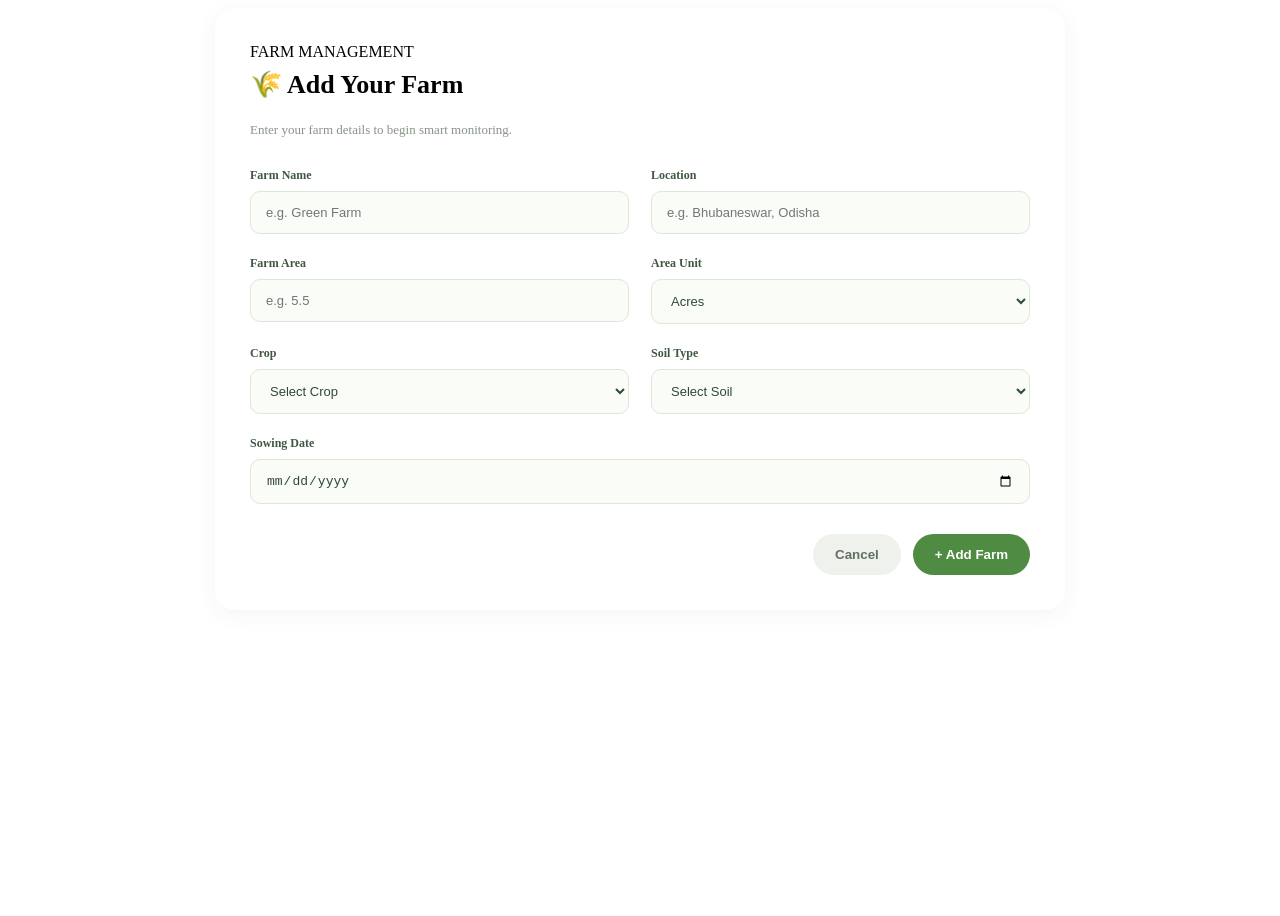
==== add-farm.html @ 49e38680 "Add files via upload" ====
<!DOCTYPE html>
<html lang="en">

<head>

    <meta charset="UTF-8">

    <meta name="viewport"
          content="width=device-width, initial-scale=1.0">

    <title>Add Farm | The Root of Life</title>

    <link rel="stylesheet" href="dashboard.css">

    <style>

        .add-farm-page {
            max-width: 850px;
            margin: auto;
        }

        .form-card {
            background: white;
            border-radius: 20px;
            padding: 35px;
            box-shadow: 0 5px 25px rgba(30,60,40,0.05);
        }

        .form-header {
            margin-bottom: 30px;
        }

        .form-header h2 {
            font-size: 26px;
            margin-top: 8px;
        }

        .form-header p {
            color: #899388;
            font-size: 13px;
            margin-top: 7px;
        }

        .form-grid {
            display: grid;
            grid-template-columns: 1fr 1fr;
            gap: 22px;
        }

        .form-group {
            display: flex;
            flex-direction: column;
        }

        .form-group.full {
            grid-column: 1 / -1;
        }

        .form-group label {
            font-size: 12px;
            font-weight: bold;
            color: #405743;
            margin-bottom: 8px;
        }

        .form-group input,
        .form-group select {
            padding: 13px 15px;
            border: 1px solid #dfe6da;
            border-radius: 10px;
            font-size: 13px;
            outline: none;
            background: #fafcf8;
            color: #304934;
        }

        .form-group input:focus,
        .form-group select:focus {
            border-color: #6d9c47;
            background: white;
        }

        .submit-area {
            margin-top: 30px;
            display: flex;
            justify-content: flex-end;
            gap: 12px;
        }

        .cancel-btn,
        .save-btn {
            border: none;
            padding: 13px 22px;
            border-radius: 25px;
            cursor: pointer;
            font-weight: bold;
        }

        .cancel-btn {
            background: #eef1ec;
            color: #627060;
        }

        .save-btn {
            background: #4f8b42;
            color: white;
        }

        .save-btn:hover {
            background: #386f32;
        }

        .success-message {
            display: none;
            margin-top: 20px;
            padding: 15px;
            background: #edf7e8;
            color: #4d8040;
            border-radius: 10px;
            font-size: 13px;
        }

        @media (max-width: 650px) {

            .form-grid {
                grid-template-columns: 1fr;
            }

            .form-group.full {
                grid-column: auto;
            }

            .form-card {
                padding: 22px;
            }

        }

    </style>

</head>


<body>

    <main class="main-content"
          style="margin-left:0; min-height:100vh;">

        <div class="add-farm-page">

            <div class="form-card">

                <div class="form-header">

                    <span class="section-label">
                        FARM MANAGEMENT
                    </span>

                    <h2>🌾 Add Your Farm</h2>

                    <p>
                        Enter your farm details to begin
                        smart monitoring.
                    </p>

                </div>


                <form id="farmForm">

                    <div class="form-grid">


                        <!-- FARM NAME -->

                        <div class="form-group">

                            <label for="farmName">
                                Farm Name
                            </label>

                            <input
                                type="text"
                                id="farmName"
                                placeholder="e.g. Green Farm"
                                required
                            >

                        </div>


                        <!-- LOCATION -->

                        <div class="form-group">

                            <label for="location">
                                Location
                            </label>

                            <input
                                type="text"
                                id="location"
                                placeholder="e.g. Bhubaneswar, Odisha"
                                required
                            >

                        </div>


                        <!-- FARM AREA -->

                        <div class="form-group">

                            <label for="area">
                                Farm Area
                            </label>

                            <input
                                type="number"
                                id="area"
                                placeholder="e.g. 5.5"
                                min="0"
                                step="0.1"
                                required
                            >

                        </div>


                        <!-- UNIT -->

                        <div class="form-group">

                            <label for="unit">
                                Area Unit
                            </label>

                            <select id="unit">

                                <option value="acres">
                                    Acres
                                </option>

                                <option value="hectares">
                                    Hectares
                                </option>

                            </select>

                        </div>


                        <!-- CROP -->

                        <div class="form-group">

                            <label for="crop">
                                Crop
                            </label>

                            <select id="crop">

                                <option value="">
                                    Select Crop
                                </option>

                                <option value="Rice">
                                    Rice
                                </option>

                                <option value="Wheat">
                                    Wheat
                                </option>

                                <option value="Maize">
                                    Maize
                                </option>

                                <option value="Tomato">
                                    Tomato
                                </option>

                                <option value="Potato">
                                    Potato
                                </option>

                                <option value="Cotton">
                                    Cotton
                                </option>

                            </select>

                        </div>


                        <!-- SOIL -->

                        <div class="form-group">

                            <label for="soil">
                                Soil Type
                            </label>

                            <select id="soil">

                                <option value="">
                                    Select Soil
                                </option>

                                <option value="Loamy">
                                    Loamy
                                </option>

                                <option value="Clay">
                                    Clay
                                </option>

                                <option value="Sandy">
                                    Sandy
                                </option>

                                <option value="Silty">
                                    Silty
                                </option>

                                <option value="Black Soil">
                                    Black Soil
                                </option>

                                <option value="Red Soil">
                                    Red Soil
                                </option>

                            </select>

                        </div>


                        <!-- SOWING DATE -->

                        <div class="form-group full">

                            <label for="sowingDate">
                                Sowing Date
                            </label>

                            <input
                                type="date"
                                id="sowingDate"
                                required
                            >

                        </div>


                    </div>


                    <!-- BUTTONS -->

                    <div class="submit-area">

                        <button
                            type="button"
                            class="cancel-btn"
                            onclick="window.location.href='dashboard.html'">

                            Cancel

                        </button>


                        <button
                            type="submit"
                            class="save-btn">

                            + Add Farm

                        </button>

                    </div>


                    <div
                        class="success-message"
                        id="successMessage">

                        ✅ Farm added successfully!
                        Your farm is ready for smart monitoring.

                    </div>

                </form>

            </div>

        </div>

    </main>


    <script>

        document
            .getElementById("farmForm")
            .addEventListener("submit", function(event) {

                event.preventDefault();

                const farmName =
                    document.getElementById("farmName").value;

                const crop =
                    document.getElementById("crop").value;

                const successMessage =
                    document.getElementById("successMessage");


                successMessage.style.display = "block";


                console.log(
                    "Farm Name:",
                    farmName
                );

                console.log(
                    "Crop:",
                    crop
                );

            });

    </script>

</body>

</html>
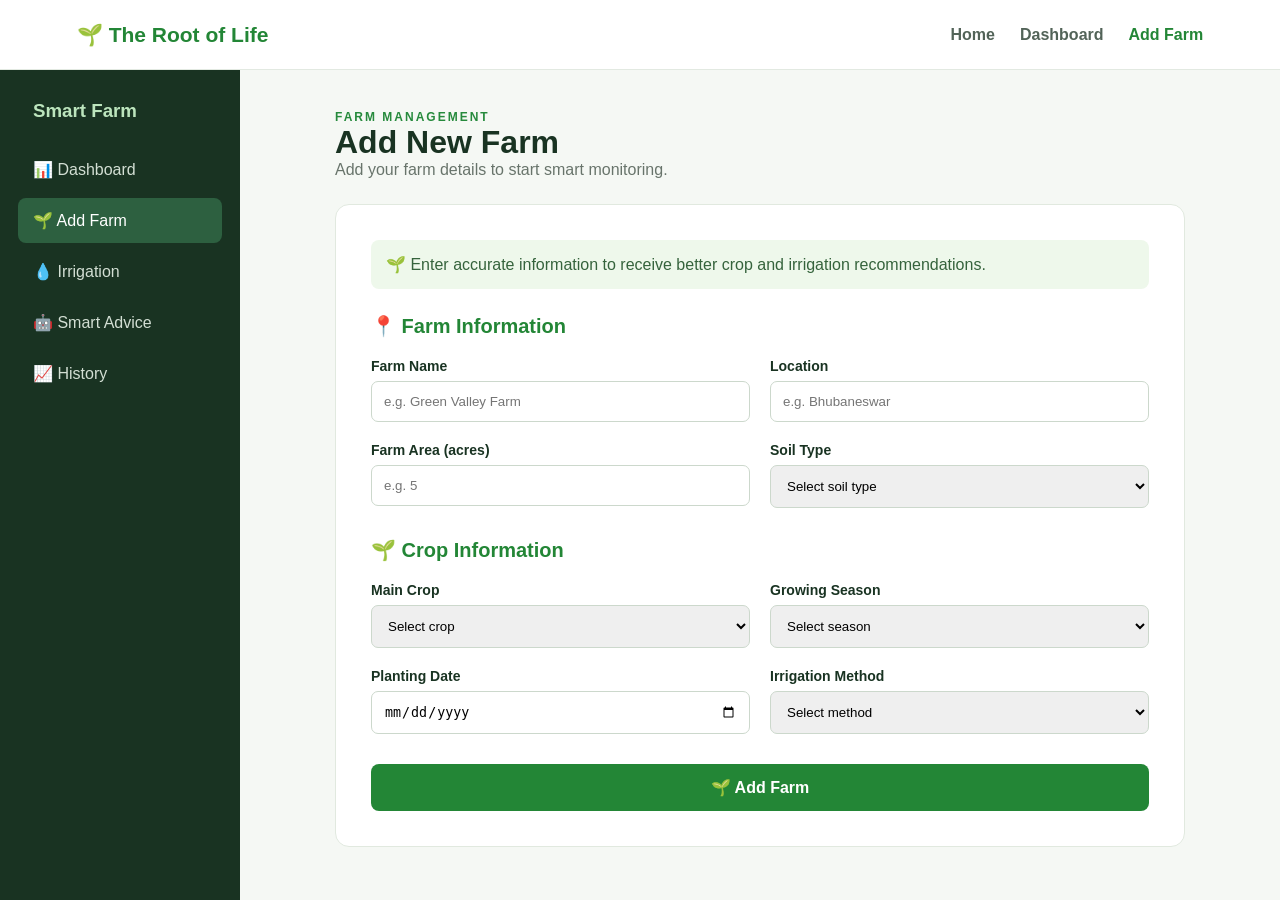
==== commit 474d3e4f: "Frontend-Smart_Agriculture" ====
--- a/add-farm.html
+++ b/add-farm.html
@@ -1,394 +1,236 @@
 <!DOCTYPE html>
 <html lang="en">
-
 <head>
-
     <meta charset="UTF-8">
-
-    <meta name="viewport"
-          content="width=device-width, initial-scale=1.0">
-
+    <meta name="viewport" content="width=device-width, initial-scale=1.0">
     <title>Add Farm | The Root of Life</title>
-
     <link rel="stylesheet" href="dashboard.css">
 
     <style>
-
-        .add-farm-page {
+        .form-container {
             max-width: 850px;
             margin: auto;
         }
 
-        .form-card {
+        .form-box {
             background: white;
-            border-radius: 20px;
             padding: 35px;
-            box-shadow: 0 5px 25px rgba(30,60,40,0.05);
-        }
-
-        .form-header {
+            border-radius: 14px;
+            border: 1px solid #e1e9df;
+        }
+
+        .form-section {
             margin-bottom: 30px;
         }
 
-        .form-header h2 {
-            font-size: 26px;
-            margin-top: 8px;
-        }
-
-        .form-header p {
-            color: #899388;
-            font-size: 13px;
-            margin-top: 7px;
+        .form-section h2 {
+            font-size: 20px;
+            margin-bottom: 20px;
+            color: #238636;
         }
 
         .form-grid {
             display: grid;
             grid-template-columns: 1fr 1fr;
-            gap: 22px;
-        }
-
-        .form-group {
-            display: flex;
-            flex-direction: column;
-        }
-
-        .form-group.full {
-            grid-column: 1 / -1;
-        }
-
-        .form-group label {
-            font-size: 12px;
+            gap: 20px;
+        }
+
+        .input-group label {
+            display: block;
+            margin-bottom: 7px;
             font-weight: bold;
-            color: #405743;
-            margin-bottom: 8px;
-        }
-
-        .form-group input,
-        .form-group select {
-            padding: 13px 15px;
-            border: 1px solid #dfe6da;
-            border-radius: 10px;
-            font-size: 13px;
+            font-size: 14px;
+        }
+
+        .input-group input,
+        .input-group select {
+            width: 100%;
+            padding: 12px;
+            border: 1px solid #ccd8cc;
+            border-radius: 7px;
             outline: none;
-            background: #fafcf8;
-            color: #304934;
-        }
-
-        .form-group input:focus,
-        .form-group select:focus {
-            border-color: #6d9c47;
-            background: white;
-        }
-
-        .submit-area {
-            margin-top: 30px;
-            display: flex;
-            justify-content: flex-end;
-            gap: 12px;
-        }
-
-        .cancel-btn,
-        .save-btn {
+        }
+
+        .input-group input:focus,
+        .input-group select:focus {
+            border-color: #238636;
+        }
+
+        .submit-btn {
+            width: 100%;
             border: none;
-            padding: 13px 22px;
-            border-radius: 25px;
+            background: #238636;
+            color: white;
+            padding: 14px;
+            border-radius: 8px;
+            font-weight: bold;
+            font-size: 16px;
             cursor: pointer;
-            font-weight: bold;
-        }
-
-        .cancel-btn {
-            background: #eef1ec;
-            color: #627060;
-        }
-
-        .save-btn {
-            background: #4f8b42;
-            color: white;
-        }
-
-        .save-btn:hover {
-            background: #386f32;
-        }
-
-        .success-message {
-            display: none;
-            margin-top: 20px;
+        }
+
+        .submit-btn:hover {
+            background: #17672a;
+        }
+
+        .info-box {
+            background: #eef8eb;
             padding: 15px;
-            background: #edf7e8;
-            color: #4d8040;
-            border-radius: 10px;
-            font-size: 13px;
-        }
-
-        @media (max-width: 650px) {
-
+            border-radius: 8px;
+            margin-bottom: 25px;
+            color: #35633c;
+        }
+
+        @media(max-width:600px) {
             .form-grid {
                 grid-template-columns: 1fr;
             }
 
-            .form-group.full {
-                grid-column: auto;
+            .form-box {
+                padding: 20px;
             }
-
-            .form-card {
-                padding: 22px;
-            }
-
-        }
-
+        }
     </style>
-
 </head>
 
-
 <body>
 
-    <main class="main-content"
-          style="margin-left:0; min-height:100vh;">
-
-        <div class="add-farm-page">
-
-            <div class="form-card">
-
-                <div class="form-header">
-
-                    <span class="section-label">
-                        FARM MANAGEMENT
-                    </span>
-
-                    <h2>🌾 Add Your Farm</h2>
-
-                    <p>
-                        Enter your farm details to begin
-                        smart monitoring.
-                    </p>
-
+<header class="topbar">
+    <div class="logo">🌱 The Root of Life</div>
+
+    <nav>
+        <a href="index.html">Home</a>
+        <a href="dashboard.html">Dashboard</a>
+        <a href="add-farm.html" class="active">Add Farm</a>
+    </nav>
+</header>
+
+<div class="dashboard-layout">
+
+    <aside class="sidebar">
+        <h3>Smart Farm</h3>
+
+        <a href="dashboard.html">📊 Dashboard</a>
+        <a href="add-farm.html" class="side-active">🌱 Add Farm</a>
+        <a href="irrigation.html">💧 Irrigation</a>
+        <a href="smart-advice.html">🤖 Smart Advice</a>
+        <a href="history.html">📈 History</a>
+    </aside>
+
+    <main class="main-content">
+
+        <div class="form-container">
+
+            <p class="small-title">FARM MANAGEMENT</p>
+            <h1>Add New Farm</h1>
+            <p style="color:#68746b; margin-bottom:25px;">
+                Add your farm details to start smart monitoring.
+            </p>
+
+            <div class="form-box">
+
+                <div class="info-box">
+                    🌱 Enter accurate information to receive better
+                    crop and irrigation recommendations.
                 </div>
 
-
-                <form id="farmForm">
-
-                    <div class="form-grid">
-
-
-                        <!-- FARM NAME -->
-
-                        <div class="form-group">
-
-                            <label for="farmName">
-                                Farm Name
-                            </label>
-
-                            <input
-                                type="text"
-                                id="farmName"
-                                placeholder="e.g. Green Farm"
-                                required
-                            >
+                <form>
+
+                    <div class="form-section">
+
+                        <h2>📍 Farm Information</h2>
+
+                        <div class="form-grid">
+
+                            <div class="input-group">
+                                <label>Farm Name</label>
+                                <input type="text"
+                                       placeholder="e.g. Green Valley Farm">
+                            </div>
+
+                            <div class="input-group">
+                                <label>Location</label>
+                                <input type="text"
+                                       placeholder="e.g. Bhubaneswar">
+                            </div>
+
+                            <div class="input-group">
+                                <label>Farm Area (acres)</label>
+                                <input type="number"
+                                       placeholder="e.g. 5">
+                            </div>
+
+                            <div class="input-group">
+                                <label>Soil Type</label>
+                                <select>
+                                    <option>Select soil type</option>
+                                    <option>Alluvial Soil</option>
+                                    <option>Black Soil</option>
+                                    <option>Red Soil</option>
+                                    <option>Loamy Soil</option>
+                                    <option>Sandy Soil</option>
+                                </select>
+                            </div>
 
                         </div>
 
-
-                        <!-- LOCATION -->
-
-                        <div class="form-group">
-
-                            <label for="location">
-                                Location
-                            </label>
-
-                            <input
-                                type="text"
-                                id="location"
-                                placeholder="e.g. Bhubaneswar, Odisha"
-                                required
-                            >
+                    </div>
+
+                    <div class="form-section">
+
+                        <h2>🌱 Crop Information</h2>
+
+                        <div class="form-grid">
+
+                            <div class="input-group">
+                                <label>Main Crop</label>
+
+                                <select>
+                                    <option>Select crop</option>
+                                    <option>Rice</option>
+                                    <option>Wheat</option>
+                                    <option>Maize</option>
+                                    <option>Potato</option>
+                                    <option>Tomato</option>
+                                    <option>Groundnut</option>
+                                    <option>Sunflower</option>
+                                </select>
+                            </div>
+
+                            <div class="input-group">
+                                <label>Growing Season</label>
+
+                                <select>
+                                    <option>Select season</option>
+                                    <option>Kharif</option>
+                                    <option>Rabi</option>
+                                    <option>Zaid</option>
+                                </select>
+                            </div>
+
+                            <div class="input-group">
+                                <label>Planting Date</label>
+                                <input type="date">
+                            </div>
+
+                            <div class="input-group">
+                                <label>Irrigation Method</label>
+
+                                <select>
+                                    <option>Select method</option>
+                                    <option>Drip Irrigation</option>
+                                    <option>Sprinkler</option>
+                                    <option>Flood Irrigation</option>
+                                    <option>Rainfed</option>
+                                </select>
+                            </div>
 
                         </div>
 
-
-                        <!-- FARM AREA -->
-
-                        <div class="form-group">
-
-                            <label for="area">
-                                Farm Area
-                            </label>
-
-                            <input
-                                type="number"
-                                id="area"
-                                placeholder="e.g. 5.5"
-                                min="0"
-                                step="0.1"
-                                required
-                            >
-
-                        </div>
-
-
-                        <!-- UNIT -->
-
-                        <div class="form-group">
-
-                            <label for="unit">
-                                Area Unit
-                            </label>
-
-                            <select id="unit">
-
-                                <option value="acres">
-                                    Acres
-                                </option>
-
-                                <option value="hectares">
-                                    Hectares
-                                </option>
-
-                            </select>
-
-                        </div>
-
-
-                        <!-- CROP -->
-
-                        <div class="form-group">
-
-                            <label for="crop">
-                                Crop
-                            </label>
-
-                            <select id="crop">
-
-                                <option value="">
-                                    Select Crop
-                                </option>
-
-                                <option value="Rice">
-                                    Rice
-                                </option>
-
-                                <option value="Wheat">
-                                    Wheat
-                                </option>
-
-                                <option value="Maize">
-                                    Maize
-                                </option>
-
-                                <option value="Tomato">
-                                    Tomato
-                                </option>
-
-                                <option value="Potato">
-                                    Potato
-                                </option>
-
-                                <option value="Cotton">
-                                    Cotton
-                                </option>
-
-                            </select>
-
-                        </div>
-
-
-                        <!-- SOIL -->
-
-                        <div class="form-group">
-
-                            <label for="soil">
-                                Soil Type
-                            </label>
-
-                            <select id="soil">
-
-                                <option value="">
-                                    Select Soil
-                                </option>
-
-                                <option value="Loamy">
-                                    Loamy
-                                </option>
-
-                                <option value="Clay">
-                                    Clay
-                                </option>
-
-                                <option value="Sandy">
-                                    Sandy
-                                </option>
-
-                                <option value="Silty">
-                                    Silty
-                                </option>
-
-                                <option value="Black Soil">
-                                    Black Soil
-                                </option>
-
-                                <option value="Red Soil">
-                                    Red Soil
-                                </option>
-
-                            </select>
-
-                        </div>
-
-
-                        <!-- SOWING DATE -->
-
-                        <div class="form-group full">
-
-                            <label for="sowingDate">
-                                Sowing Date
-                            </label>
-
-                            <input
-                                type="date"
-                                id="sowingDate"
-                                required
-                            >
-
-                        </div>
-
-
                     </div>
 
-
-                    <!-- BUTTONS -->
-
-                    <div class="submit-area">
-
-                        <button
-                            type="button"
-                            class="cancel-btn"
-                            onclick="window.location.href='dashboard.html'">
-
-                            Cancel
-
-                        </button>
-
-
-                        <button
-                            type="submit"
-                            class="save-btn">
-
-                            + Add Farm
-
-                        </button>
-
-                    </div>
-
-
-                    <div
-                        class="success-message"
-                        id="successMessage">
-
-                        ✅ Farm added successfully!
-                        Your farm is ready for smart monitoring.
-
-                    </div>
+                    <button type="button" class="submit-btn">
+                        🌱 Add Farm
+                    </button>
 
                 </form>
 
@@ -398,42 +240,7 @@
 
     </main>
 
-
-    <script>
-
-        document
-            .getElementById("farmForm")
-            .addEventListener("submit", function(event) {
-
-                event.preventDefault();
-
-                const farmName =
-                    document.getElementById("farmName").value;
-
-                const crop =
-                    document.getElementById("crop").value;
-
-                const successMessage =
-                    document.getElementById("successMessage");
-
-
-                successMessage.style.display = "block";
-
-
-                console.log(
-                    "Farm Name:",
-                    farmName
-                );
-
-                console.log(
-                    "Crop:",
-                    crop
-                );
-
-            });
-
-    </script>
+</div>
 
 </body>
-
 </html>
--- a/dashboard.css
+++ b/dashboard.css
@@ -0,0 +1,386 @@
+* {
+    margin: 0;
+    padding: 0;
+    box-sizing: border-box;
+}
+
+body {
+    font-family: Arial, sans-serif;
+    background: #f5f8f4;
+    color: #193322;
+}
+
+/* TOPBAR */
+
+.topbar {
+    height: 70px;
+    background: white;
+    border-bottom: 1px solid #e2e9e1;
+    display: flex;
+    align-items: center;
+    justify-content: space-between;
+    padding: 0 6%;
+    position: sticky;
+    top: 0;
+    z-index: 10;
+}
+
+.logo {
+    color: #238636;
+    font-size: 21px;
+    font-weight: bold;
+}
+
+.topbar nav {
+    display: flex;
+    gap: 25px;
+}
+
+.topbar nav a {
+    text-decoration: none;
+    color: #526358;
+    font-weight: 600;
+}
+
+.topbar nav a:hover,
+.topbar nav .active {
+    color: #238636;
+}
+
+/* LAYOUT */
+
+.dashboard-layout {
+    display: flex;
+    min-height: calc(100vh - 70px);
+}
+
+/* SIDEBAR */
+
+.sidebar {
+    width: 240px;
+    background: #193322;
+    color: white;
+    padding: 30px 18px;
+    position: fixed;
+    top: 70px;
+    bottom: 0;
+}
+
+.sidebar h3 {
+    padding: 0 15px 25px;
+    color: #bce5bd;
+}
+
+.sidebar a {
+    display: block;
+    text-decoration: none;
+    color: #d3dfd4;
+    padding: 13px 15px;
+    margin-bottom: 6px;
+    border-radius: 8px;
+}
+
+.sidebar a:hover,
+.sidebar .side-active {
+    background: #2d6040;
+    color: white;
+}
+
+.sidebar-bottom {
+    position: absolute;
+    bottom: 30px;
+    left: 30px;
+    color: #b8c8bb;
+}
+
+.sidebar-bottom p {
+    margin-bottom: 5px;
+}
+
+/* MAIN */
+
+.main-content {
+    margin-left: 240px;
+    width: calc(100% - 240px);
+    padding: 40px 5%;
+}
+
+.welcome {
+    display: flex;
+    justify-content: space-between;
+    align-items: center;
+    margin-bottom: 30px;
+}
+
+.small-title {
+    color: #268a3c;
+    font-size: 12px;
+    font-weight: bold;
+    letter-spacing: 2px;
+}
+
+.welcome h1 {
+    font-size: 34px;
+    margin: 5px 0;
+}
+
+.welcome p {
+    color: #657268;
+}
+
+.add-btn {
+    background: #238636;
+    color: white;
+    padding: 12px 20px;
+    border-radius: 8px;
+    text-decoration: none;
+    font-weight: bold;
+}
+
+/* SELECTOR */
+
+.farm-selector {
+    background: white;
+    padding: 18px 22px;
+    border-radius: 12px;
+    margin-bottom: 25px;
+    display: flex;
+    gap: 20px;
+    align-items: center;
+    border: 1px solid #e2eae0;
+}
+
+.farm-selector label {
+    font-weight: bold;
+}
+
+.farm-selector select {
+    padding: 9px 15px;
+    border: 1px solid #ccd8cc;
+    border-radius: 7px;
+}
+
+/* STATS */
+
+.stats-grid {
+    display: grid;
+    grid-template-columns: repeat(4, 1fr);
+    gap: 18px;
+    margin-bottom: 25px;
+}
+
+.stat-card {
+    background: white;
+    border: 1px solid #e2eae0;
+    padding: 22px;
+    border-radius: 12px;
+    display: flex;
+    align-items: center;
+    gap: 15px;
+}
+
+.stat-icon {
+    font-size: 32px;
+}
+
+.stat-card p {
+    color: #68746b;
+    font-size: 13px;
+}
+
+.stat-card h2 {
+    font-size: 23px;
+    margin: 3px 0;
+}
+
+.good {
+    color: #25833b;
+    font-size: 12px;
+    font-weight: bold;
+}
+
+/* PANELS */
+
+.dashboard-grid {
+    display: grid;
+    grid-template-columns: 1fr 1fr;
+    gap: 20px;
+    margin-bottom: 25px;
+}
+
+.panel {
+    background: white;
+    border: 1px solid #e2eae0;
+    border-radius: 12px;
+    padding: 25px;
+    margin-bottom: 25px;
+}
+
+.panel-title {
+    display: flex;
+    justify-content: space-between;
+    align-items: center;
+    margin-bottom: 20px;
+}
+
+.panel-title h2 {
+    font-size: 20px;
+}
+
+.status {
+    color: #238636;
+    font-size: 13px;
+    font-weight: bold;
+}
+
+/* HEALTH */
+
+.health-circle {
+    width: 150px;
+    height: 150px;
+    border-radius: 50%;
+    border: 14px solid #dcefd8;
+    border-top-color: #238636;
+    margin: 10px auto 25px;
+    display: flex;
+    align-items: center;
+    justify-content: center;
+}
+
+.health-circle div {
+    text-align: center;
+}
+
+.health-circle strong {
+    display: block;
+    font-size: 28px;
+}
+
+.health-circle span {
+    font-size: 11px;
+    color: #6a756d;
+}
+
+.health-details p {
+    display: flex;
+    justify-content: space-between;
+    padding: 10px 0;
+    border-bottom: 1px solid #edf1ec;
+}
+
+.health-details b {
+    color: #25833b;
+}
+
+/* TASKS */
+
+.task {
+    display: flex;
+    align-items: center;
+    gap: 15px;
+    padding: 14px 0;
+    border-bottom: 1px solid #edf1ec;
+}
+
+.task > span {
+    font-size: 22px;
+}
+
+.task small {
+    display: block;
+    color: #788279;
+    margin-top: 3px;
+}
+
+.task.completed b {
+    text-decoration: line-through;
+    color: #7a847b;
+}
+
+/* QUICK ACTIONS */
+
+.quick-actions {
+    display: grid;
+    grid-template-columns: repeat(4, 1fr);
+    gap: 15px;
+}
+
+.quick-actions a {
+    text-decoration: none;
+    color: #193322;
+    border: 1px solid #e1e9df;
+    border-radius: 10px;
+    padding: 20px;
+    transition: 0.2s;
+}
+
+.quick-actions a:hover {
+    border-color: #238636;
+    transform: translateY(-3px);
+}
+
+.quick-actions span {
+    font-size: 30px;
+    display: block;
+    margin-bottom: 10px;
+}
+
+.quick-actions b,
+.quick-actions small {
+    display: block;
+}
+
+.quick-actions small {
+    color: #758078;
+    margin-top: 5px;
+}
+
+/* MOBILE */
+
+@media (max-width: 1000px) {
+    .stats-grid {
+        grid-template-columns: repeat(2, 1fr);
+    }
+
+    .quick-actions {
+        grid-template-columns: repeat(2, 1fr);
+    }
+}
+
+@media (max-width: 750px) {
+
+    .sidebar {
+        display: none;
+    }
+
+    .main-content {
+        margin-left: 0;
+        width: 100%;
+    }
+
+    .dashboard-grid {
+        grid-template-columns: 1fr;
+    }
+
+    .topbar nav {
+        display: none;
+    }
+
+    .welcome {
+        flex-direction: column;
+        align-items: flex-start;
+        gap: 20px;
+    }
+}
+
+@media (max-width: 500px) {
+
+    .stats-grid,
+    .quick-actions {
+        grid-template-columns: 1fr;
+    }
+
+    .main-content {
+        padding: 25px 15px;
+    }
+}
